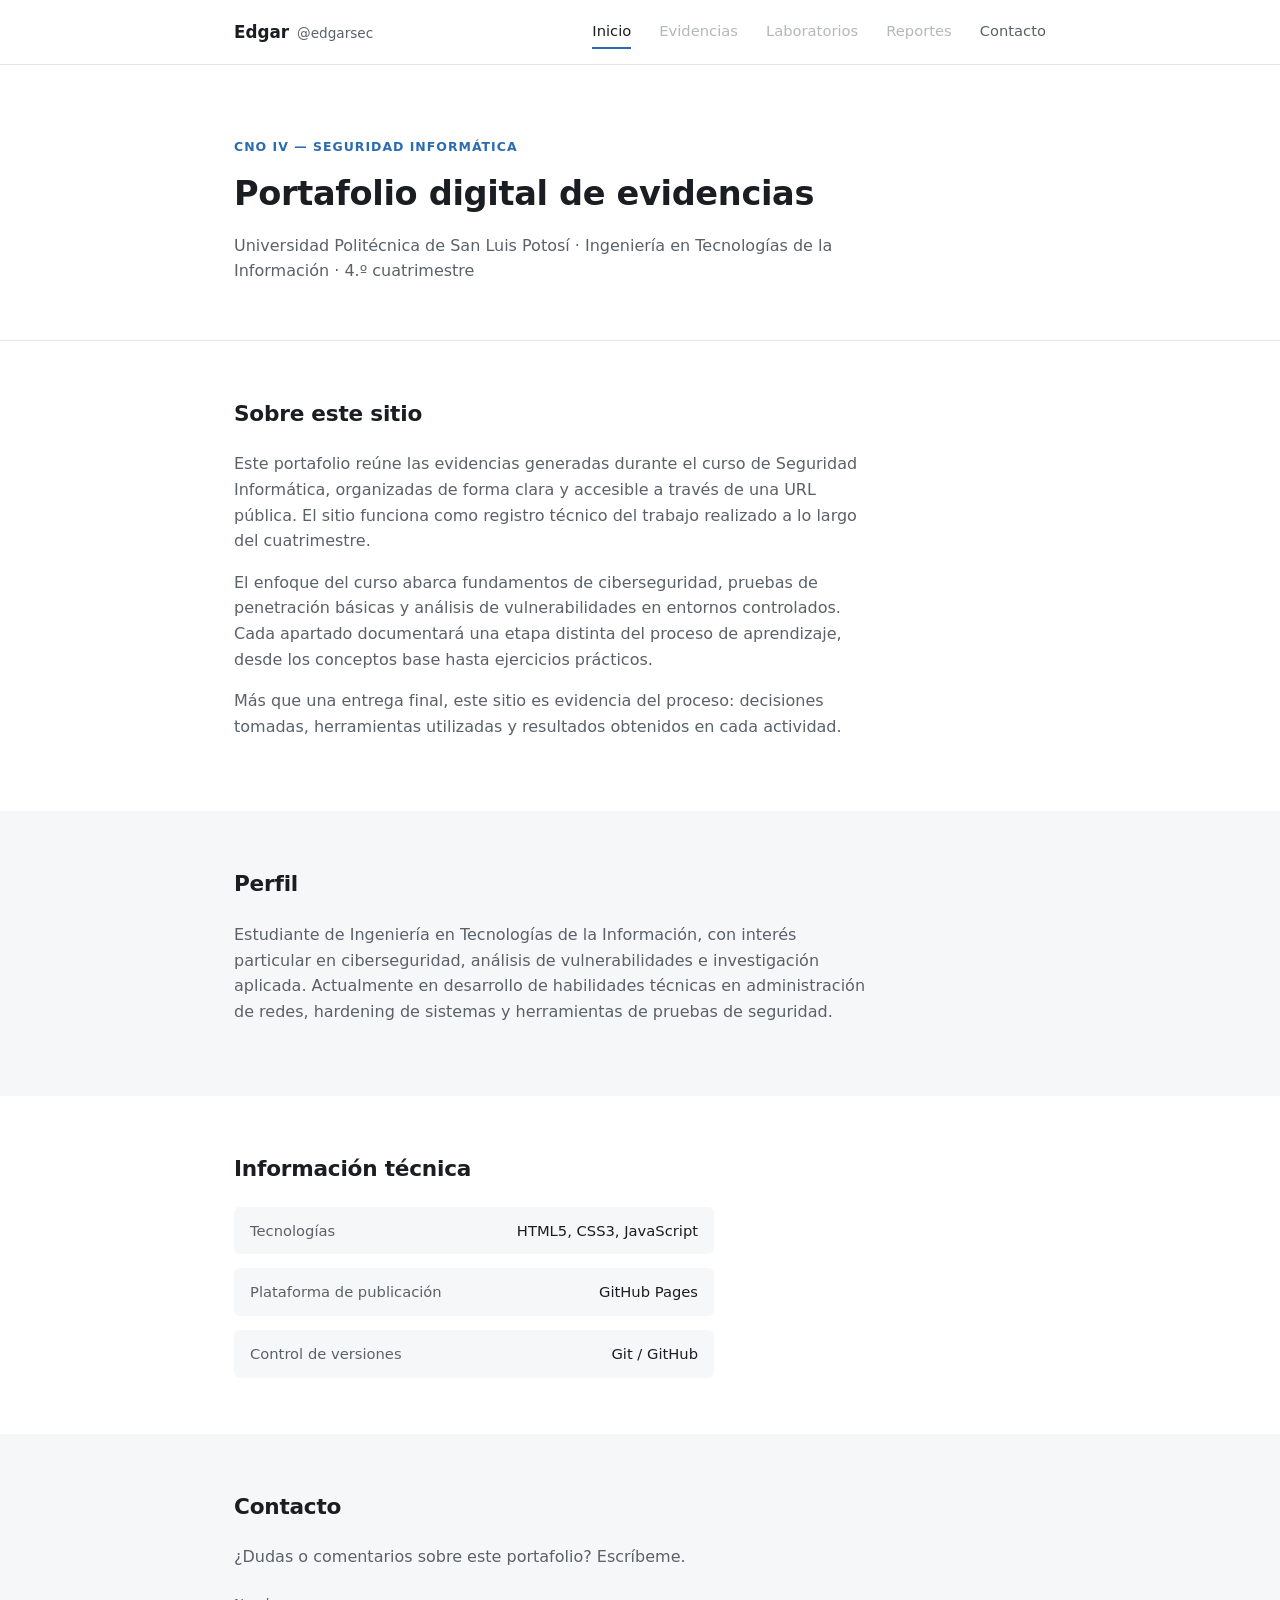
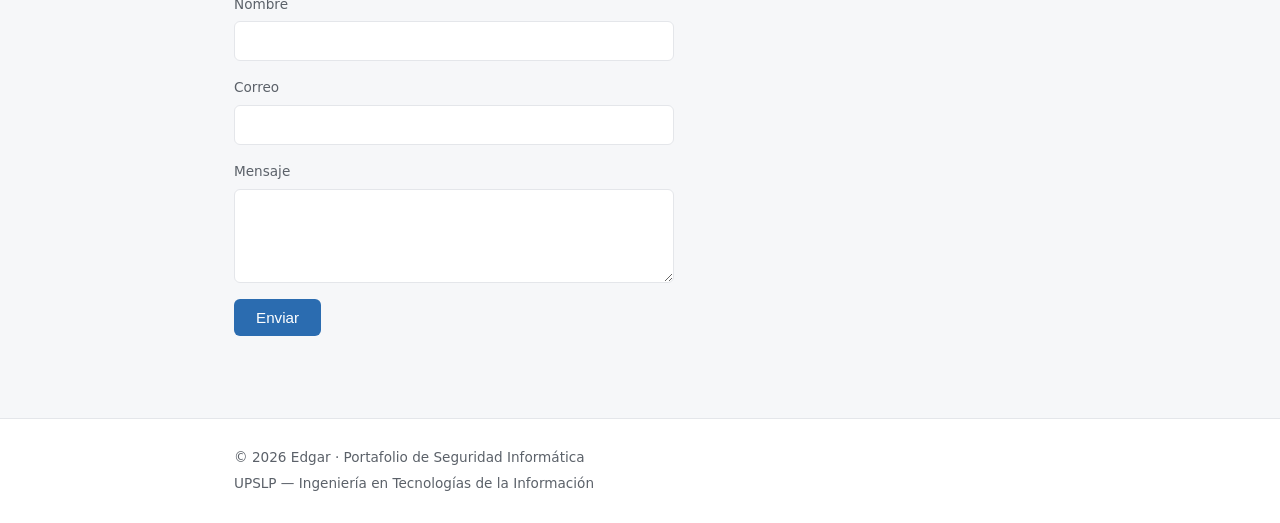
==== index.html @ 4aa144dc "Add files via upload" ====
<!DOCTYPE html>
<html lang="es">
<head>
  <meta charset="UTF-8">
  <meta name="viewport" content="width=device-width, initial-scale=1.0">
  <title>Edgar — Portafolio | Seguridad Informática</title>
  <link rel="stylesheet" href="style.css">
</head>
<body>

  <header class="site-header">
    <div class="container header-inner">
      <div class="brand">
        <span class="brand-name">Edgar</span>
        <span class="brand-alias">@edgarsec</span>
      </div>

      <button class="nav-toggle" id="navToggle" aria-label="Abrir menú" aria-expanded="false">
        <span></span><span></span><span></span>
      </button>

      <nav class="site-nav" id="siteNav">
        <a href="index.html" class="active">Inicio</a>
        <a href="#" class="disabled">Evidencias</a>
        <a href="#" class="disabled">Laboratorios</a>
        <a href="#" class="disabled">Reportes</a>
        <a href="#contacto">Contacto</a>
      </nav>
    </div>
  </header>

  <main>

    <section class="hero">
      <div class="container">
        <p class="eyebrow">CNO IV — Seguridad Informática</p>
        <h1>Portafolio digital de evidencias</h1>
        <p class="subtitle">Universidad Politécnica de San Luis Potosí · Ingeniería en Tecnologías de la Información · 4.º cuatrimestre</p>
      </div>
    </section>

    <section class="section" id="presentacion">
      <div class="container">
        <h2>Sobre este sitio</h2>
        <p>
          Este portafolio reúne las evidencias generadas durante el curso de Seguridad Informática,
          organizadas de forma clara y accesible a través de una URL pública. El sitio funciona como
          registro técnico del trabajo realizado a lo largo del cuatrimestre.
        </p>
        <p>
          El enfoque del curso abarca fundamentos de ciberseguridad, pruebas de penetración básicas
          y análisis de vulnerabilidades en entornos controlados. Cada apartado documentará una etapa
          distinta del proceso de aprendizaje, desde los conceptos base hasta ejercicios prácticos.
        </p>
        <p>
          Más que una entrega final, este sitio es evidencia del proceso: decisiones tomadas,
          herramientas utilizadas y resultados obtenidos en cada actividad.
        </p>
      </div>
    </section>

    <section class="section alt" id="perfil">
      <div class="container">
        <h2>Perfil</h2>
        <p>
          Estudiante de Ingeniería en Tecnologías de la Información, con interés particular en
          ciberseguridad, análisis de vulnerabilidades e investigación aplicada. Actualmente en
          desarrollo de habilidades técnicas en administración de redes, hardening de sistemas y
          herramientas de pruebas de seguridad.
        </p>
      </div>
    </section>

    <section class="section" id="info-tecnica">
      <div class="container">
        <h2>Información técnica</h2>
        <ul class="tech-list">
          <li>
            <span class="tech-label">Tecnologías</span>
            <span>HTML5, CSS3, JavaScript</span>
          </li>
          <li>
            <span class="tech-label">Plataforma de publicación</span>
            <span>GitHub Pages</span>
          </li>
          <li>
            <span class="tech-label">Control de versiones</span>
            <span>Git / GitHub</span>
          </li>
        </ul>
      </div>
    </section>

    <section class="section alt" id="contacto">
      <div class="container">
        <h2>Contacto</h2>
        <p>¿Dudas o comentarios sobre este portafolio? Escríbeme.</p>

        <form id="contactForm" class="contact-form" action="https://formspree.io/f/xgawbpdp" method="POST" novalidate>
          <div class="form-row">
            <label for="name">Nombre</label>
            <input type="text" id="name" name="name" required>
          </div>
          <div class="form-row">
            <label for="email">Correo</label>
            <input type="email" id="email" name="email" required>
          </div>
          <div class="form-row">
            <label for="message">Mensaje</label>
            <textarea id="message" name="message" rows="4" required></textarea>
          </div>
          <button type="submit">Enviar</button>
          <p class="form-status" id="formStatus" role="status"></p>
        </form>
      </div>
    </section>

  </main>

  <footer class="site-footer">
    <div class="container footer-inner">
      <p>&copy; <span id="year"></span> Edgar · Portafolio de Seguridad Informática</p>
      <p class="footer-secondary">UPSLP — Ingeniería en Tecnologías de la Información</p>
    </div>
  </footer>

  <script src="script.js"></script>
</body>
</html>
---- style.css ----
:root {
  --bg: #ffffff;
  --bg-alt: #f6f7f9;
  --text: #1a1d21;
  --text-muted: #5b6169;
  --border: #e4e6ea;
  --accent: #2b6cb0;
  --accent-dark: #1e4e80;
  --radius: 6px;
  --max-width: 860px;
}

* {
  box-sizing: border-box;
}

html {
  scroll-behavior: smooth;
}

body {
  margin: 0;
  font-family: "Segoe UI", system-ui, -apple-system, Roboto, sans-serif;
  color: var(--text);
  background: var(--bg);
  line-height: 1.6;
  -webkit-font-smoothing: antialiased;
}

.container {
  max-width: var(--max-width);
  margin: 0 auto;
  padding: 0 24px;
}

h1, h2 {
  font-weight: 600;
  letter-spacing: -0.01em;
}

a {
  color: var(--accent);
  text-decoration: none;
}

/* Header */

.site-header {
  border-bottom: 1px solid var(--border);
  position: sticky;
  top: 0;
  background: var(--bg);
  z-index: 10;
}

.header-inner {
  display: flex;
  align-items: center;
  justify-content: space-between;
  height: 64px;
}

.brand {
  display: flex;
  align-items: baseline;
  gap: 8px;
}

.brand-name {
  font-weight: 700;
  font-size: 1.05rem;
}

.brand-alias {
  color: var(--text-muted);
  font-size: 0.85rem;
}

.site-nav {
  display: flex;
  gap: 28px;
}

.site-nav a {
  color: var(--text-muted);
  font-size: 0.92rem;
  padding: 4px 0;
  border-bottom: 2px solid transparent;
}

.site-nav a:hover {
  color: var(--text);
}

.site-nav a.active {
  color: var(--text);
  border-bottom-color: var(--accent);
}

.site-nav a.disabled {
  pointer-events: none;
  opacity: 0.45;
}

.nav-toggle {
  display: none;
  flex-direction: column;
  gap: 4px;
  background: none;
  border: none;
  cursor: pointer;
  padding: 8px;
}

.nav-toggle span {
  width: 22px;
  height: 2px;
  background: var(--text);
  display: block;
}

/* Hero */

.hero {
  padding: 72px 0 56px;
  border-bottom: 1px solid var(--border);
}

.eyebrow {
  text-transform: uppercase;
  letter-spacing: 0.08em;
  font-size: 0.78rem;
  color: var(--accent);
  margin: 0 0 10px;
  font-weight: 600;
}

.hero h1 {
  font-size: 2.1rem;
  margin: 0 0 12px;
}

.subtitle {
  color: var(--text-muted);
  font-size: 1rem;
  margin: 0;
  max-width: 620px;
}

/* Sections */

.section {
  padding: 56px 0;
}

.section.alt {
  background: var(--bg-alt);
}

.section h2 {
  font-size: 1.35rem;
  margin: 0 0 20px;
}

.section p {
  color: var(--text-muted);
  max-width: 640px;
}

.tech-list {
  list-style: none;
  margin: 0;
  padding: 0;
  display: grid;
  gap: 14px;
  max-width: 480px;
}

.tech-list li {
  display: flex;
  justify-content: space-between;
  padding: 12px 16px;
  background: var(--bg-alt);
  border-radius: var(--radius);
  font-size: 0.92rem;
}

.tech-label {
  color: var(--text-muted);
}

/* Contact form */

.contact-form {
  max-width: 440px;
  margin-top: 24px;
}

.form-row {
  margin-bottom: 16px;
  display: flex;
  flex-direction: column;
  gap: 6px;
}

.form-row label {
  font-size: 0.85rem;
  color: var(--text-muted);
}

.form-row input,
.form-row textarea {
  border: 1px solid var(--border);
  border-radius: var(--radius);
  padding: 10px 12px;
  font-family: inherit;
  font-size: 0.95rem;
  background: var(--bg);
  color: var(--text);
}

.form-row input:focus,
.form-row textarea:focus {
  outline: none;
  border-color: var(--accent);
}

.contact-form button {
  background: var(--accent);
  color: #fff;
  border: none;
  border-radius: var(--radius);
  padding: 10px 22px;
  font-size: 0.95rem;
  cursor: pointer;
}

.contact-form button:hover {
  background: var(--accent-dark);
}

.form-status {
  margin: 10px 0 0;
  font-size: 0.85rem;
  color: var(--text-muted);
  min-height: 1.2em;
}

/* Footer */

.site-footer {
  border-top: 1px solid var(--border);
  padding: 28px 0;
}

.footer-inner p {
  margin: 0;
  font-size: 0.85rem;
  color: var(--text-muted);
}

.footer-secondary {
  margin-top: 4px !important;
}

/* Responsive */

@media (max-width: 640px) {
  .nav-toggle {
    display: flex;
  }

  .site-nav {
    position: absolute;
    top: 64px;
    left: 0;
    right: 0;
    background: var(--bg);
    border-bottom: 1px solid var(--border);
    flex-direction: column;
    gap: 0;
    display: none;
  }

  .site-nav.open {
    display: flex;
  }

  .site-nav a {
    padding: 14px 24px;
    border-bottom: 1px solid var(--border);
  }

  .hero h1 {
    font-size: 1.6rem;
  }
}
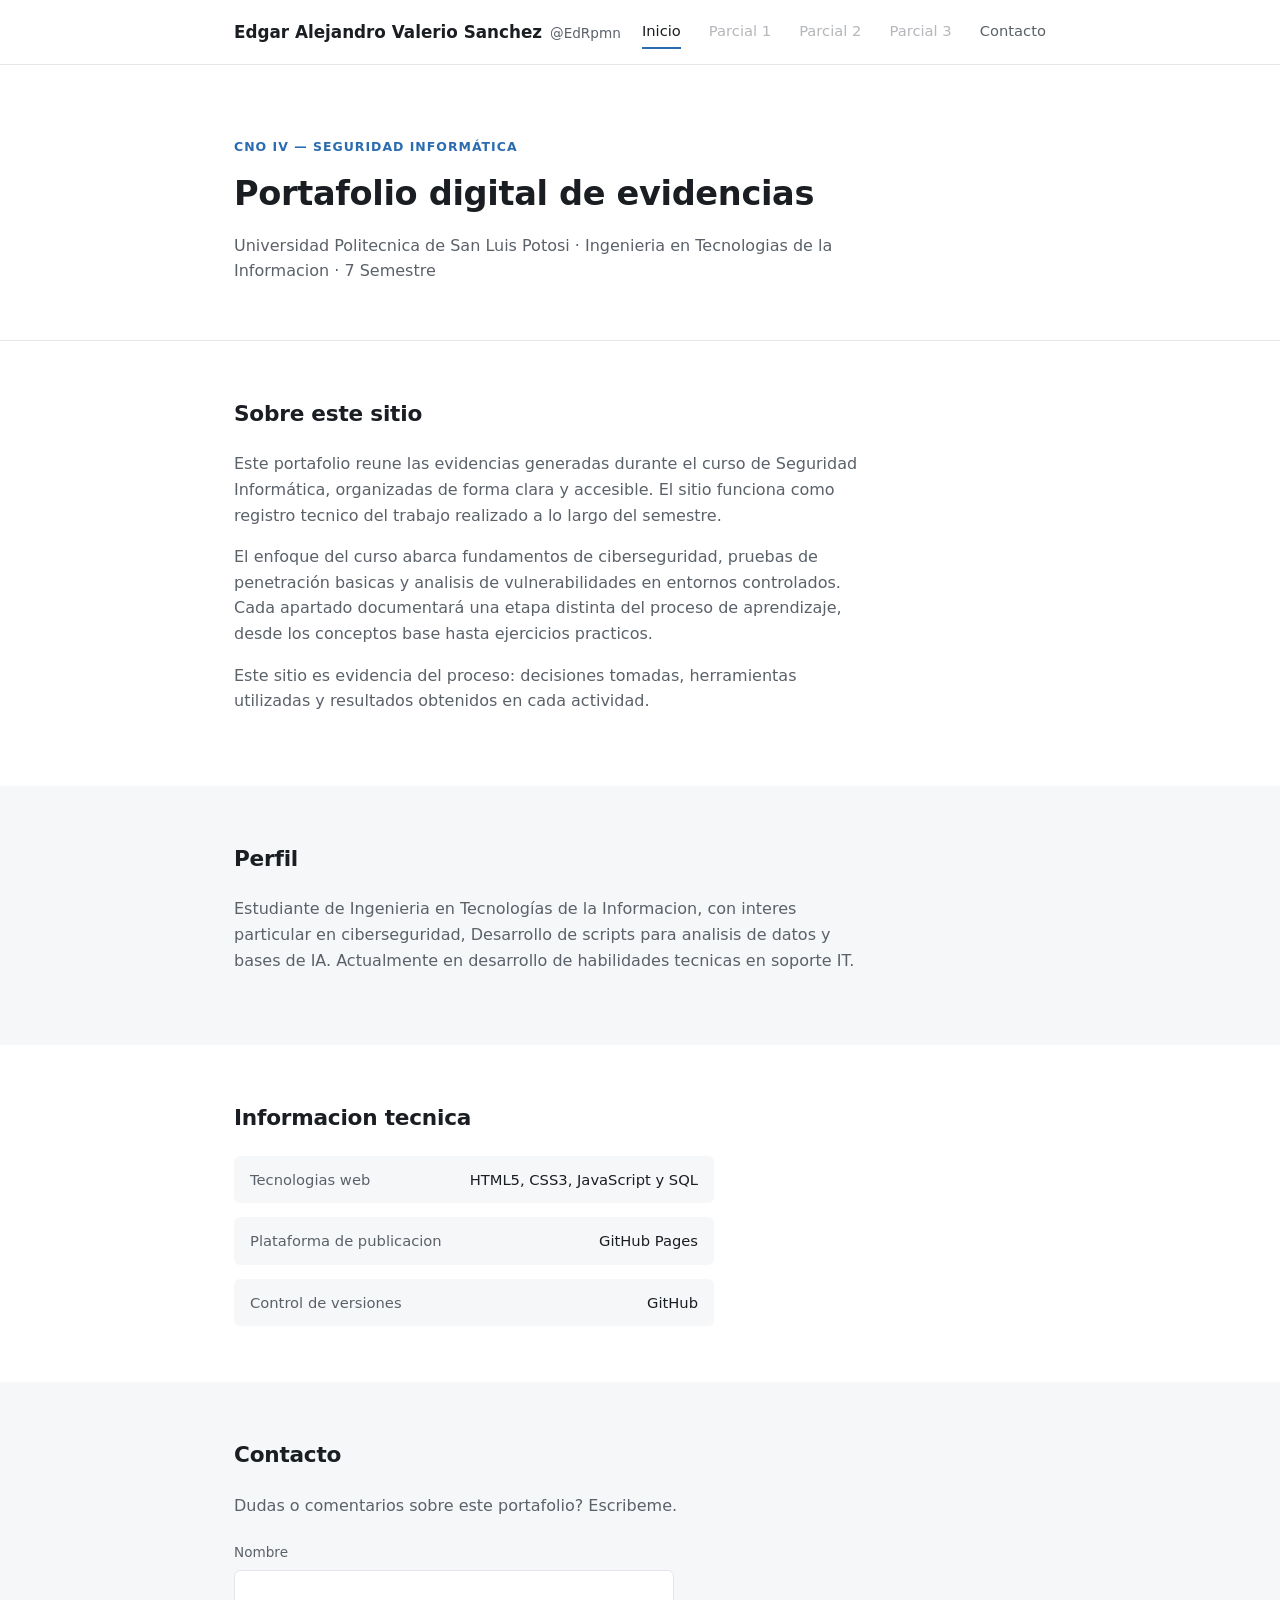
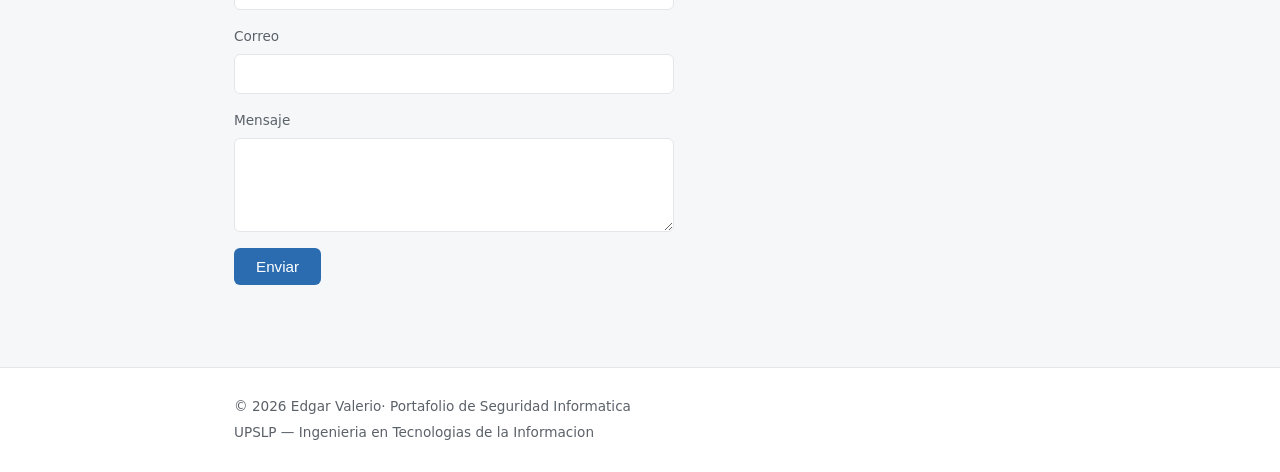
==== commit 66d2eaa8: "Add files via upload" ====
--- a/index.html
+++ b/index.html
@@ -11,8 +11,8 @@
   <header class="site-header">
     <div class="container header-inner">
       <div class="brand">
-        <span class="brand-name">Edgar</span>
-        <span class="brand-alias">@edgarsec</span>
+        <span class="brand-name">Edgar Alejandro Valerio Sanchez</span>
+        <span class="brand-alias">@EdRpmn</span>
       </div>
 
       <button class="nav-toggle" id="navToggle" aria-label="Abrir menú" aria-expanded="false">
@@ -21,9 +21,9 @@
 
       <nav class="site-nav" id="siteNav">
         <a href="index.html" class="active">Inicio</a>
-        <a href="#" class="disabled">Evidencias</a>
-        <a href="#" class="disabled">Laboratorios</a>
-        <a href="#" class="disabled">Reportes</a>
+        <a href="#" class="disabled">Parcial 1</a>
+        <a href="#" class="disabled">Parcial 2</a>
+        <a href="#" class="disabled">Parcial 3</a>
         <a href="#contacto">Contacto</a>
       </nav>
     </div>
@@ -35,7 +35,7 @@
       <div class="container">
         <p class="eyebrow">CNO IV — Seguridad Informática</p>
         <h1>Portafolio digital de evidencias</h1>
-        <p class="subtitle">Universidad Politécnica de San Luis Potosí · Ingeniería en Tecnologías de la Información · 4.º cuatrimestre</p>
+        <p class="subtitle">Universidad Politecnica de San Luis Potosi · Ingenieria en Tecnologias de la Informacion · 7 Semestre</p>
       </div>
     </section>
 
@@ -43,17 +43,17 @@
       <div class="container">
         <h2>Sobre este sitio</h2>
         <p>
-          Este portafolio reúne las evidencias generadas durante el curso de Seguridad Informática,
-          organizadas de forma clara y accesible a través de una URL pública. El sitio funciona como
-          registro técnico del trabajo realizado a lo largo del cuatrimestre.
+          Este portafolio reune las evidencias generadas durante el curso de Seguridad Informática,
+          organizadas de forma clara y accesible. El sitio funciona como
+          registro tecnico del trabajo realizado a lo largo del semestre.
         </p>
         <p>
-          El enfoque del curso abarca fundamentos de ciberseguridad, pruebas de penetración básicas
-          y análisis de vulnerabilidades en entornos controlados. Cada apartado documentará una etapa
-          distinta del proceso de aprendizaje, desde los conceptos base hasta ejercicios prácticos.
+          El enfoque del curso abarca fundamentos de ciberseguridad, pruebas de penetración basicas
+          y analisis de vulnerabilidades en entornos controlados. Cada apartado documentará una etapa
+          distinta del proceso de aprendizaje, desde los conceptos base hasta ejercicios practicos.
         </p>
         <p>
-          Más que una entrega final, este sitio es evidencia del proceso: decisiones tomadas,
+          Este sitio es evidencia del proceso: decisiones tomadas,
           herramientas utilizadas y resultados obtenidos en cada actividad.
         </p>
       </div>
@@ -63,29 +63,28 @@
       <div class="container">
         <h2>Perfil</h2>
         <p>
-          Estudiante de Ingeniería en Tecnologías de la Información, con interés particular en
-          ciberseguridad, análisis de vulnerabilidades e investigación aplicada. Actualmente en
-          desarrollo de habilidades técnicas en administración de redes, hardening de sistemas y
-          herramientas de pruebas de seguridad.
+          Estudiante de Ingenieria en Tecnologías de la Informacion, con interes particular en
+          ciberseguridad, Desarrollo de scripts para analisis de datos y bases de IA. Actualmente en
+          desarrollo de habilidades tecnicas en soporte IT.
         </p>
       </div>
     </section>
 
     <section class="section" id="info-tecnica">
       <div class="container">
-        <h2>Información técnica</h2>
+        <h2>Informacion tecnica</h2>
         <ul class="tech-list">
           <li>
-            <span class="tech-label">Tecnologías</span>
-            <span>HTML5, CSS3, JavaScript</span>
+            <span class="tech-label">Tecnologias web</span>
+            <span>HTML5, CSS3, JavaScript y SQL</span>
           </li>
           <li>
-            <span class="tech-label">Plataforma de publicación</span>
+            <span class="tech-label">Plataforma de publicacion</span>
             <span>GitHub Pages</span>
           </li>
           <li>
             <span class="tech-label">Control de versiones</span>
-            <span>Git / GitHub</span>
+            <span>GitHub</span>
           </li>
         </ul>
       </div>
@@ -94,7 +93,7 @@
     <section class="section alt" id="contacto">
       <div class="container">
         <h2>Contacto</h2>
-        <p>¿Dudas o comentarios sobre este portafolio? Escríbeme.</p>
+        <p>Dudas o comentarios sobre este portafolio? Escribeme.</p>
 
         <form id="contactForm" class="contact-form" action="https://formspree.io/f/xgawbpdp" method="POST" novalidate>
           <div class="form-row">
@@ -119,8 +118,8 @@
 
   <footer class="site-footer">
     <div class="container footer-inner">
-      <p>&copy; <span id="year"></span> Edgar · Portafolio de Seguridad Informática</p>
-      <p class="footer-secondary">UPSLP — Ingeniería en Tecnologías de la Información</p>
+      <p>&copy; <span id="year"></span> Edgar Valerio· Portafolio de Seguridad Informatica</p>
+      <p class="footer-secondary">UPSLP — Ingenieria en Tecnologias de la Informacion</p>
     </div>
   </footer>
 
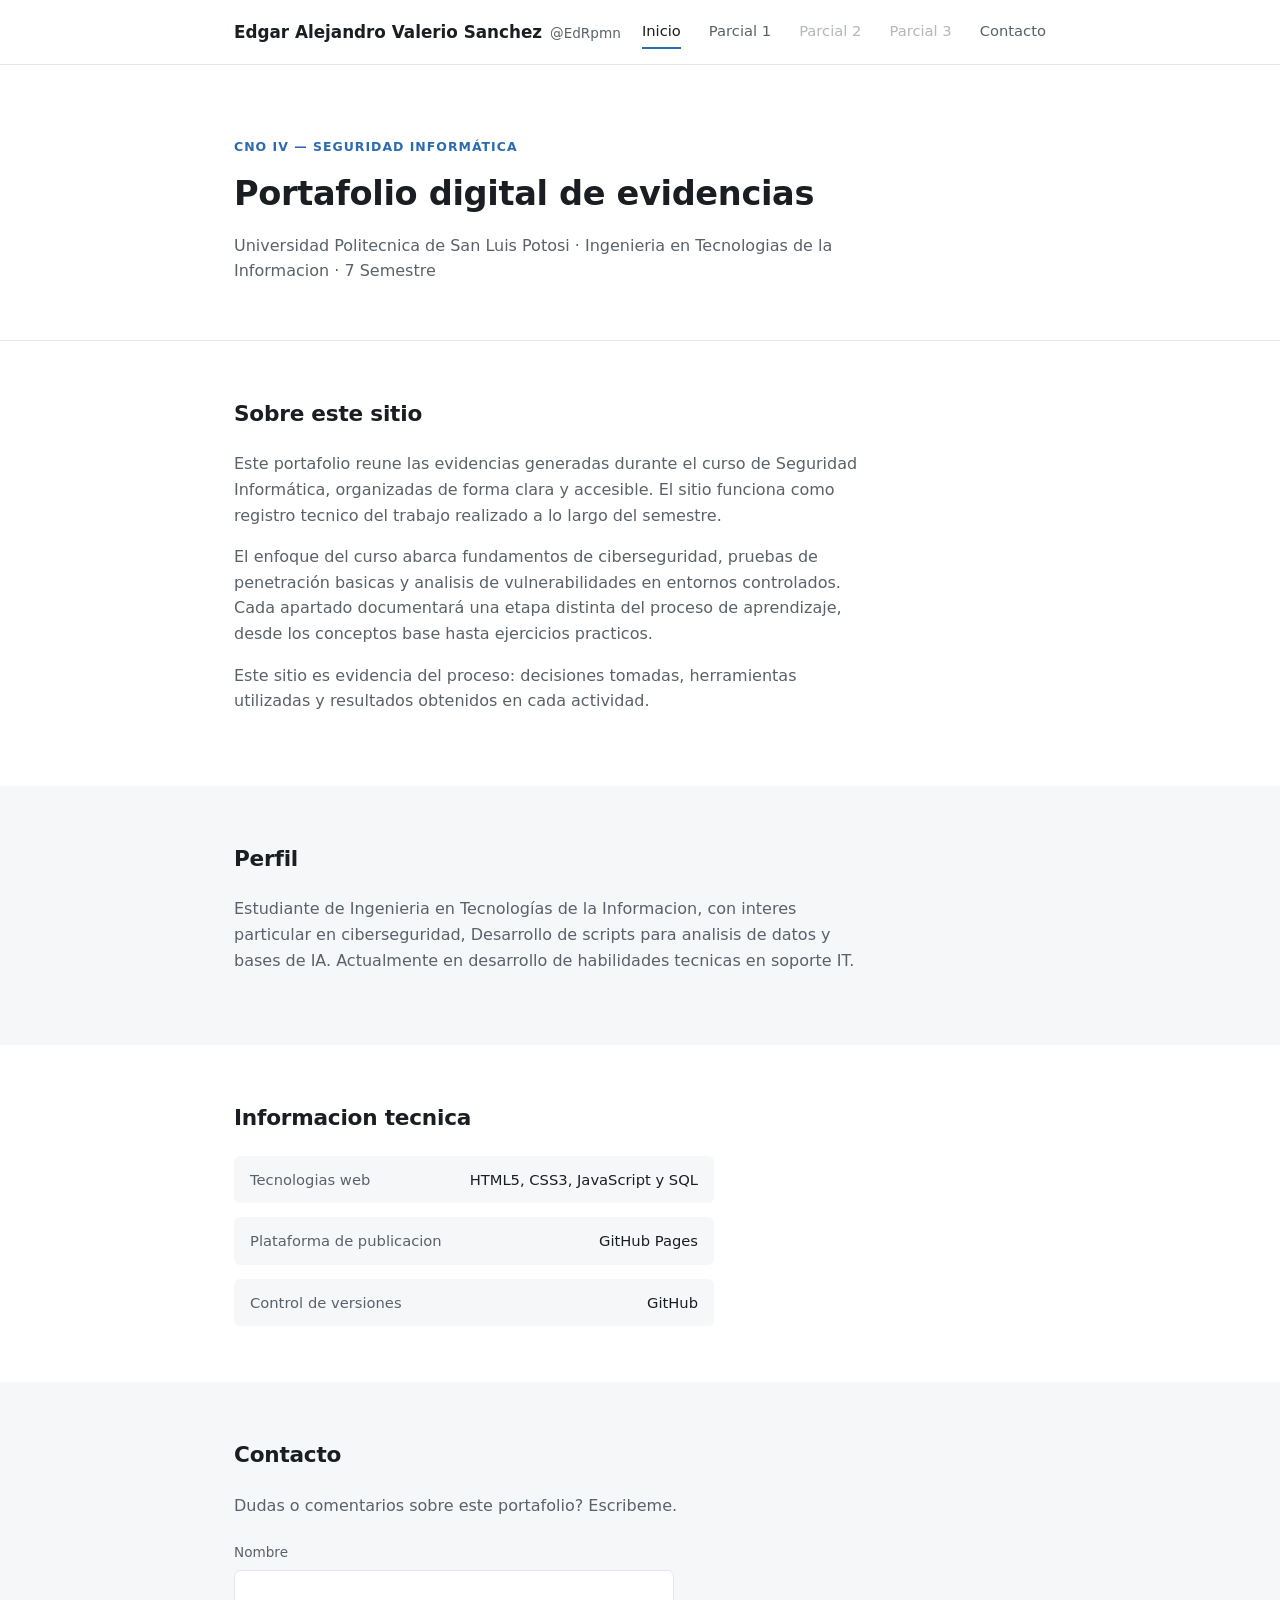
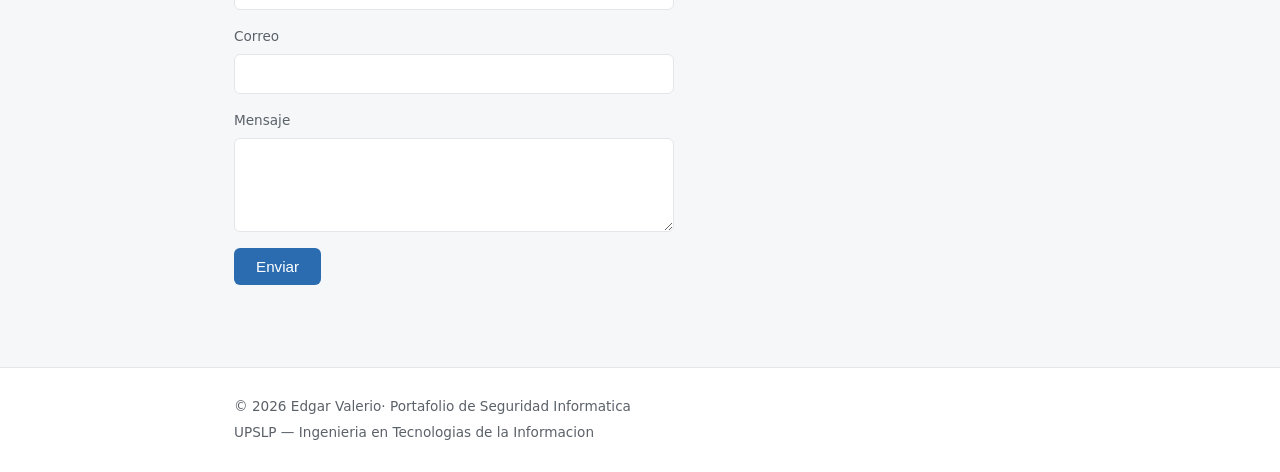
==== commit e5539542: "Add files via upload" ====
--- a/index.html
+++ b/index.html
@@ -21,7 +21,7 @@
 
       <nav class="site-nav" id="siteNav">
         <a href="index.html" class="active">Inicio</a>
-        <a href="#" class="disabled">Parcial 1</a>
+        <a href="parcial1/index.html">Parcial 1</a>
         <a href="#" class="disabled">Parcial 2</a>
         <a href="#" class="disabled">Parcial 3</a>
         <a href="#contacto">Contacto</a>
--- a/style.css
+++ b/style.css
@@ -244,6 +244,114 @@
   font-size: 0.85rem;
   color: var(--text-muted);
   min-height: 1.2em;
+}
+
+/* Lista de tareas por parcial */
+
+.task-list {
+  list-style: none;
+  margin: 0;
+  padding: 0;
+  display: grid;
+  gap: 12px;
+  max-width: 560px;
+}
+
+.task-item {
+  border: 1px solid var(--border);
+  border-radius: var(--radius);
+  padding: 14px 18px;
+}
+
+.task-item a {
+  display: flex;
+  justify-content: space-between;
+  color: var(--text);
+}
+
+.task-item.disabled {
+  display: flex;
+  justify-content: space-between;
+  color: var(--text-muted);
+  opacity: 0.5;
+}
+
+.task-num {
+  font-weight: 600;
+  font-size: 0.85rem;
+  color: var(--accent);
+}
+
+.task-item.disabled .task-num {
+  color: var(--text-muted);
+}
+
+/* Listas, código inline y notas dentro de una tarea */
+
+.plain-list {
+  color: var(--text-muted);
+  max-width: 640px;
+  padding-left: 20px;
+  margin: 12px 0 0;
+}
+
+.plain-list li {
+  margin-bottom: 8px;
+}
+
+.section h3 {
+  font-size: 1.05rem;
+  margin: 28px 0 4px;
+}
+
+.section p code {
+  background: var(--bg-alt);
+  padding: 2px 6px;
+  border-radius: 4px;
+  font-size: 0.88em;
+}
+
+/* Grid de evidencias */
+
+.evidence-grid {
+  display: grid;
+  grid-template-columns: repeat(auto-fit, minmax(260px, 1fr));
+  gap: 20px;
+  margin: 28px 0;
+}
+
+.evidence-item {
+  margin: 0;
+}
+
+.evidence-item .evidence-img {
+  margin-top: 0;
+  display: block;
+  width: 100%;
+  border: 1px solid var(--border);
+  border-radius: var(--radius);
+}
+
+.evidence-item figcaption {
+  font-size: 0.82rem;
+  color: var(--text-muted);
+  margin-top: 6px;
+}
+
+/* Botón de descarga */
+
+.download-btn {
+  display: inline-block;
+  background: var(--accent);
+  color: #fff;
+  padding: 12px 24px;
+  border-radius: var(--radius);
+  font-size: 0.95rem;
+  margin-top: 12px;
+}
+
+.download-btn:hover {
+  background: var(--accent-dark);
 }
 
 /* Footer */
